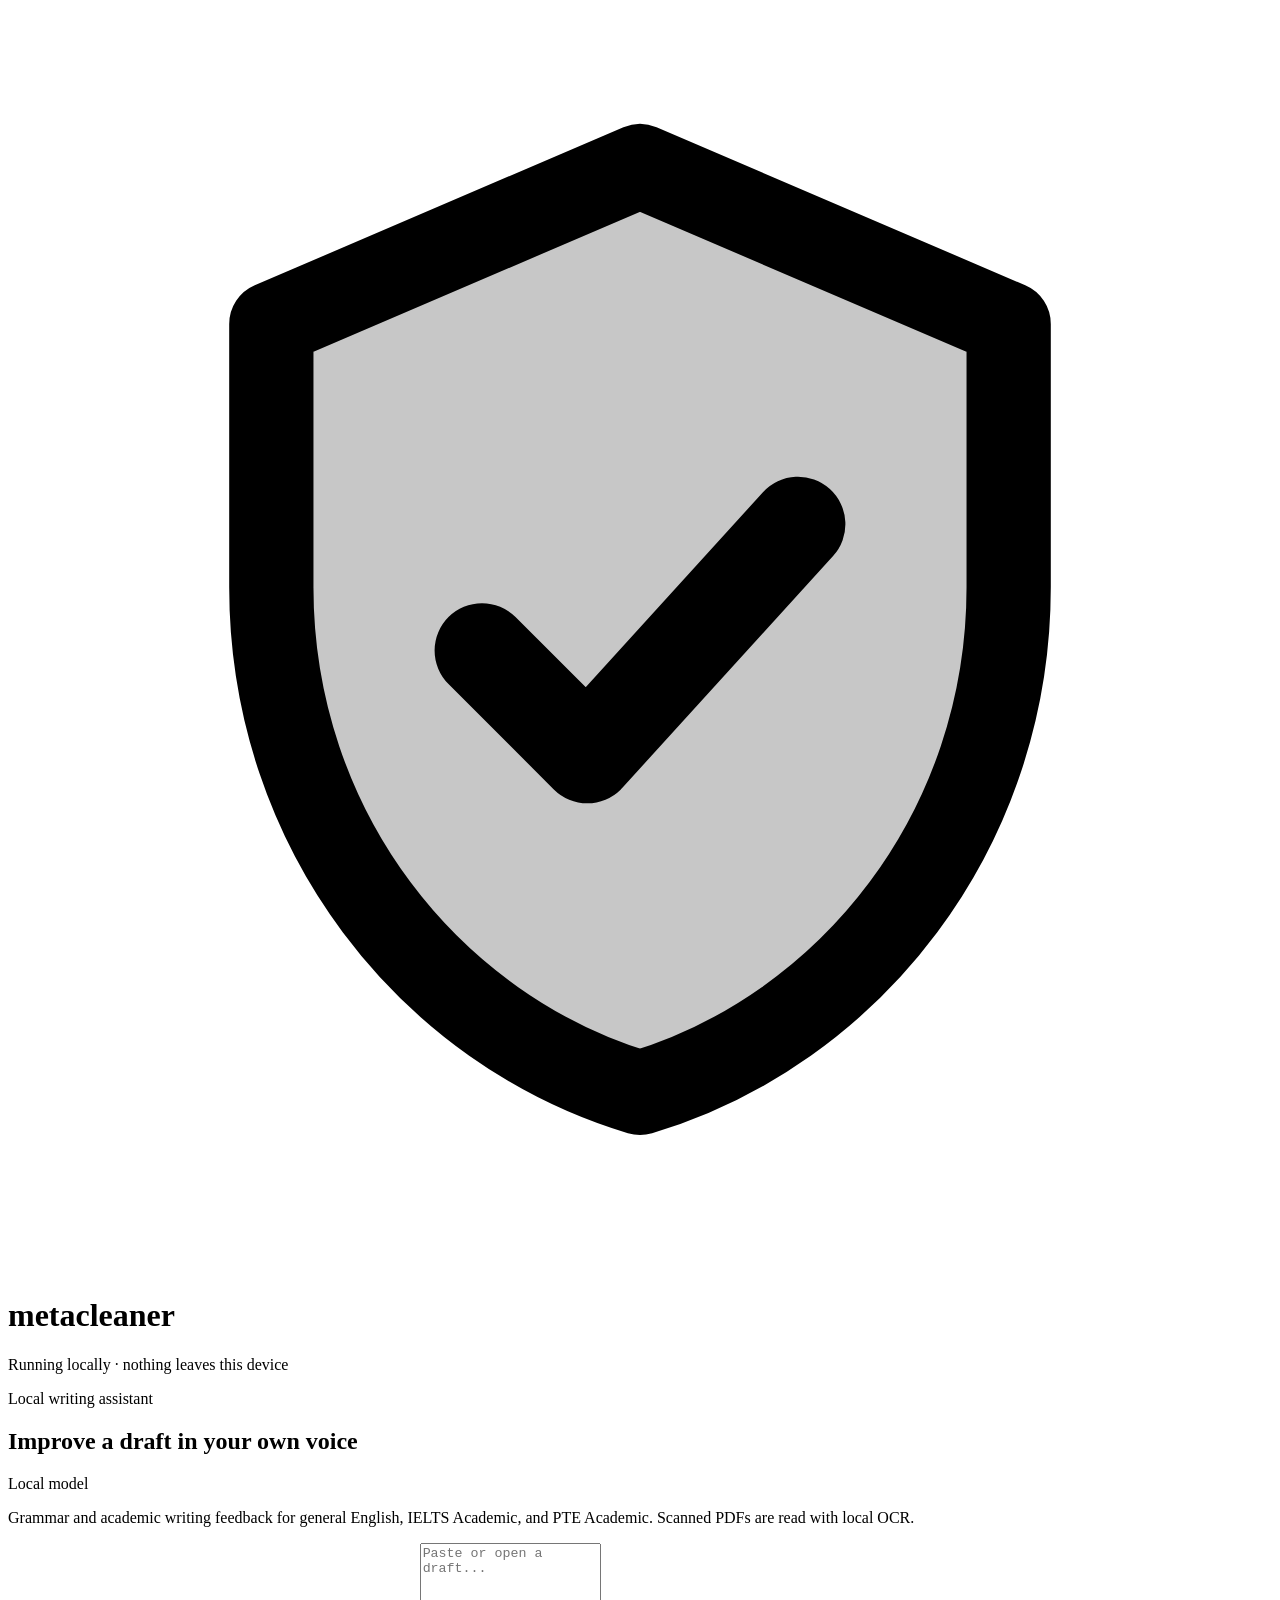
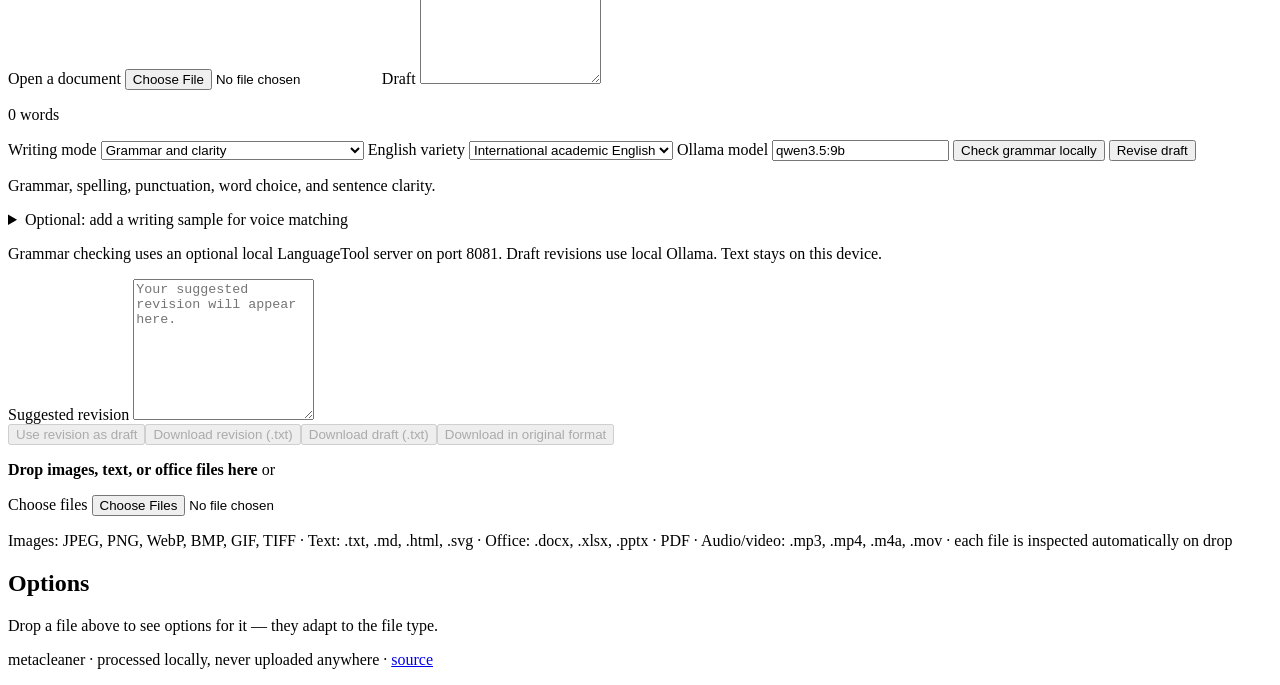
==== crates/metacleaner-cli/assets/index.html @ a2387a15 "Add academic writing tools and release builds" ====
<!doctype html>
<html lang="en">
<head>
<meta charset="utf-8">
<meta name="viewport" content="width=device-width, initial-scale=1">
<title>metacleaner</title>
<link rel="stylesheet" href="/style.css">
</head>
<body>
<header>
  <div class="brand">
    <span class="brand-mark" aria-hidden="true">
      <svg viewBox="0 0 24 24" fill="none" xmlns="http://www.w3.org/2000/svg">
        <path d="M12 3l7 3v5c0 4.6-3 8.4-7 9.6-4-1.2-7-5-7-9.6V6l7-3z" fill="currentColor" fill-opacity="0.22" stroke="currentColor" stroke-width="1.6" stroke-linejoin="round"/>
        <path d="M9 12.2l2 2 4-4.4" stroke="currentColor" stroke-width="1.8" stroke-linecap="round" stroke-linejoin="round"/>
      </svg>
    </span>
    <h1>metacleaner</h1>
  </div>
  <div class="header-note"><span class="dot" aria-hidden="true"></span> Running locally &middot; nothing leaves this device</div>
</header>

<main>
  <section class="writing-panel" aria-labelledby="writing-title">
    <div class="writing-heading">
      <div><p class="section-eyebrow">Local writing assistant</p><h2 id="writing-title">Improve a draft in your own voice</h2></div>
      <span class="local-badge">Local model</span>
    </div>
    <p class="option-help">Grammar and academic writing feedback for general English, IELTS Academic, and PTE Academic. Scanned PDFs are read with local OCR.</p>
    <label class="file-picker writing-picker">Open a document
      <input type="file" id="writing-file" accept=".txt,.md,.markdown,.docx,.pdf">
    </label>
    <label class="writing-label" for="writing-input">Draft</label>
    <textarea id="writing-input" class="writing-textarea" rows="9" placeholder="Paste or open a draft..."></textarea>
    <p id="word-count" class="option-help">0 words</p>
    <div class="writing-controls">
      <label>Writing mode
        <select id="writing-mode">
          <option value="general">Grammar and clarity</option>
          <option value="ielts_task1">IELTS Academic · Task 1</option>
          <option value="ielts_task2">IELTS Academic · Task 2</option>
          <option value="pte_essay">PTE Academic · Write Essay</option>
          <option value="pte_swt">PTE Academic · Summarize Written Text</option>
        </select>
      </label>
      <label>English variety
        <select id="writing-variety">
          <option value="international">International academic English</option>
          <option value="uk">British English</option>
          <option value="us">American English</option>
          <option value="au">Australian English</option>
          <option value="ca">Canadian English</option>
        </select>
      </label>
      <label id="target-level-field" hidden><span id="target-level-label">Practice target</span>
        <select id="target-level"></select>
      </label>
      <label>Ollama model
        <input id="writing-model" type="text" value="qwen3.5:9b" maxlength="100">
      </label>
      <button id="grammar-check-btn" class="secondary-btn" type="button">Check grammar locally</button>
      <button id="rewrite-btn" class="primary-btn" type="button">Revise draft</button>
    </div>
    <p id="mode-guidance" class="option-help">Grammar, spelling, punctuation, word choice, and sentence clarity.</p>
    <p id="exam-disclaimer" class="option-help" hidden>Practice target only. Feedback is not an official or predicted IELTS band or PTE score.</p>
    <label id="task-prompt-label" class="writing-label" for="task-prompt" hidden>Question or source passage</label>
    <textarea id="task-prompt" class="writing-textarea" rows="4" hidden placeholder="Paste the task question here. For PTE Summarize Written Text, paste the source passage here."></textarea>
    <p id="task-prompt-help" class="option-help" hidden>Paste the exact task question. For IELTS Academic Task 1, include the chart or diagram values in text form; the model must not invent data.</p>
    <details class="voice-details">
      <summary>Optional: add a writing sample for voice matching</summary>
      <textarea id="voice-sample" class="writing-textarea" rows="4" maxlength="4000" placeholder="A sample of your own writing. This is sent only to your local Ollama model."></textarea>
    </details>
    <p id="writing-status" class="option-help" role="status" aria-live="polite">Grammar checking uses an optional local LanguageTool server on port 8081. Draft revisions use local Ollama. Text stays on this device.</p>
    <label class="writing-label" for="writing-output">Suggested revision</label>
    <textarea id="writing-output" class="writing-textarea" rows="9" placeholder="Your suggested revision will appear here." readonly></textarea>
    <div id="writing-feedback" class="writing-feedback" hidden></div>
    <div class="writing-actions"><button id="use-revision" class="secondary-btn" type="button" disabled>Use revision as draft</button><button id="download-revision" class="secondary-btn" type="button" disabled>Download revision (.txt)</button><button id="download-draft" class="secondary-btn" type="button" disabled>Download draft (.txt)</button><button id="download-docx" class="secondary-btn" type="button" disabled>Download in original format</button></div>
  </section>

  <section id="drop-zone" class="drop-zone">
    <p><strong>Drop images, text, or office files here</strong> or</p>
    <label class="file-picker">
      Choose files
      <input type="file" id="file-input" multiple accept=".jpg,.jpeg,.png,.webp,.bmp,.gif,.tif,.tiff,.txt,.md,.markdown,.text,.html,.htm,.svg,.docx,.xlsx,.pptx,.pdf,.mp3,.mp4,.m4a,.m4v,.mov">
    </label>
    <p class="hint">Images: JPEG, PNG, WebP, BMP, GIF, TIFF &middot; Text: .txt, .md, .html, .svg &middot; Office: .docx, .xlsx, .pptx &middot; PDF &middot; Audio/video: .mp3, .mp4, .m4a, .mov &middot; each file is inspected automatically on drop</p>
    <p id="drop-confirm" class="drop-confirm" hidden></p>
  </section>

  <section id="options" class="options">
    <h2>Options</h2>
    <p id="no-files-note" class="option-help">Drop a file above to see options for it &mdash; they adapt to the file type.</p>
    <div class="options-simple">
      <div id="image-options" hidden>
        <label class="toggle-row">
          <input type="checkbox" id="opt-enhance">
          <span class="toggle-row-text">
            <strong>Enhance quality</strong>
            <span class="option-help">Sharpens detail and evens out contrast. Off by default &mdash; only changes pixels if you turn it on.</span>
          </span>
        </label>
        <label class="toggle-row">
          <span class="toggle-row-label-only">
            <strong>Upscale</strong>
            <span id="upscale-help" class="option-help">Enlarges the image using high-quality resampling &mdash; sharper resize, doesn't invent detail that wasn't captured.</span>
          </span>
          <select id="opt-upscale-mode">
            <option value="none">No upscale</option>
            <option value="classical-2">2&times; size (resize)</option>
            <option value="classical-4">4&times; size (resize)</option>
            <option value="ai-4">AI 4&times; (HD upscale)</option>
          </select>
        </label>
        <label class="toggle-row">
          <input type="checkbox" id="opt-fingerprint">
          <span class="toggle-row-text">
            <strong>Also scramble the digital fingerprint</strong>
            <span class="option-help">Adds invisible pixel noise so an old copy of this file can't be hash-matched back to your download. Optional &mdash; leave off for maximum quality.</span>
          </span>
        </label>

        <div id="noise-level-row" class="nested-option" hidden>
          <label for="opt-noise-level">How much noise?</label>
          <select id="opt-noise-level">
            <option value="light">Light &mdash; barely detectable</option>
            <option value="medium" selected>Medium &mdash; recommended</option>
            <option value="strong">Strong &mdash; more disruptive, still invisible to the eye</option>
          </select>
        </div>
      </div>

      <div id="text-options" hidden>
        <label class="toggle-row">
          <input type="checkbox" id="opt-strip-zwj">
          <span class="toggle-row-text">
            <strong>Also strip the zero-width joiner (U+200D)</strong>
            <span class="option-help">Off by default &mdash; it's legitimate and common (it's what joins emoji into family/profession sequences). Only turn this on if you specifically need to defeat a watermarking scheme that uses it.</span>
          </span>
        </label>
        <label class="toggle-row">
          <input type="checkbox" id="opt-normalize-typography">
          <span class="toggle-row-text">
            <strong>Normalize typography</strong>
            <span class="option-help">Off by default &mdash; changes ordinary rendered characters, not just hidden ones. Converts curly quotes to straight quotes, em/en-dashes to a plain hyphen, and non-breaking spaces to a regular space. These are genuine, common AI-tool typographic artifacts, so normalizing them doubles as removing a provenance signal.</span>
          </span>
        </label>
        <p class="option-help">Everything else invisible &mdash; zero-width spaces, bidi overrides, Unicode Tag block smuggling, variation-selector smuggling &mdash; is always stripped from text files. Markdown frontmatter keys (author, generator, etc.) and, for HTML files, identifying &lt;meta&gt; tags and comments are also always stripped.</p>
      </div>

      <div id="doc-options" hidden>
        <p class="option-help">Author, last-modified-by, company, manager, title, keywords, comments, and any custom tracking properties are always stripped from Office documents &mdash; nothing to configure. Document content is untouched.</p>
      </div>
    </div>

    <details id="advanced-details" class="advanced" hidden>
      <summary>Advanced settings</summary>
      <div class="options-grid">
        <label>Output format
          <select id="opt-format">
            <option value="">Keep original</option>
            <option value="jpeg">JPEG</option>
            <option value="png">PNG (lossless)</option>
            <option value="webp">WebP</option>
            <option value="bmp">BMP (large, uncompressed)</option>
            <option value="gif">GIF (256 colors &mdash; visible loss on photos)</option>
            <option value="tiff">TIFF</option>
          </select>
        </label>
        <label>JPEG quality <span class="option-help">Only applies when the output is a JPEG &mdash; ignored for PNG/WebP/BMP/GIF/TIFF. Higher = larger file, less compression loss.</span>
          <input type="range" id="opt-quality" min="50" max="100" value="95">
          <span id="opt-quality-val">95</span>
        </label>
      </div>
    </details>
  </section>

  <section id="file-list-section" class="file-list-section" hidden>
    <div class="file-list-header">
      <h2>Files <span id="file-count" class="file-count"></span></h2>
      <div class="file-list-actions">
        <button id="clear-all-btn" class="secondary-btn">Clear all</button>
        <button id="clean-all-btn" class="primary-btn">Clean &amp; download all</button>
      </div>
    </div>
    <div id="file-list" class="file-list"></div>
  </section>
</main>

<footer>
  <p>metacleaner &middot; processed locally, never uploaded anywhere &middot; <a href="https://github.com/siddhantbhattarai/metacleaner" target="_blank" rel="noopener">source</a></p>
</footer>

<script src="/app.js"></script>
</body>
</html>
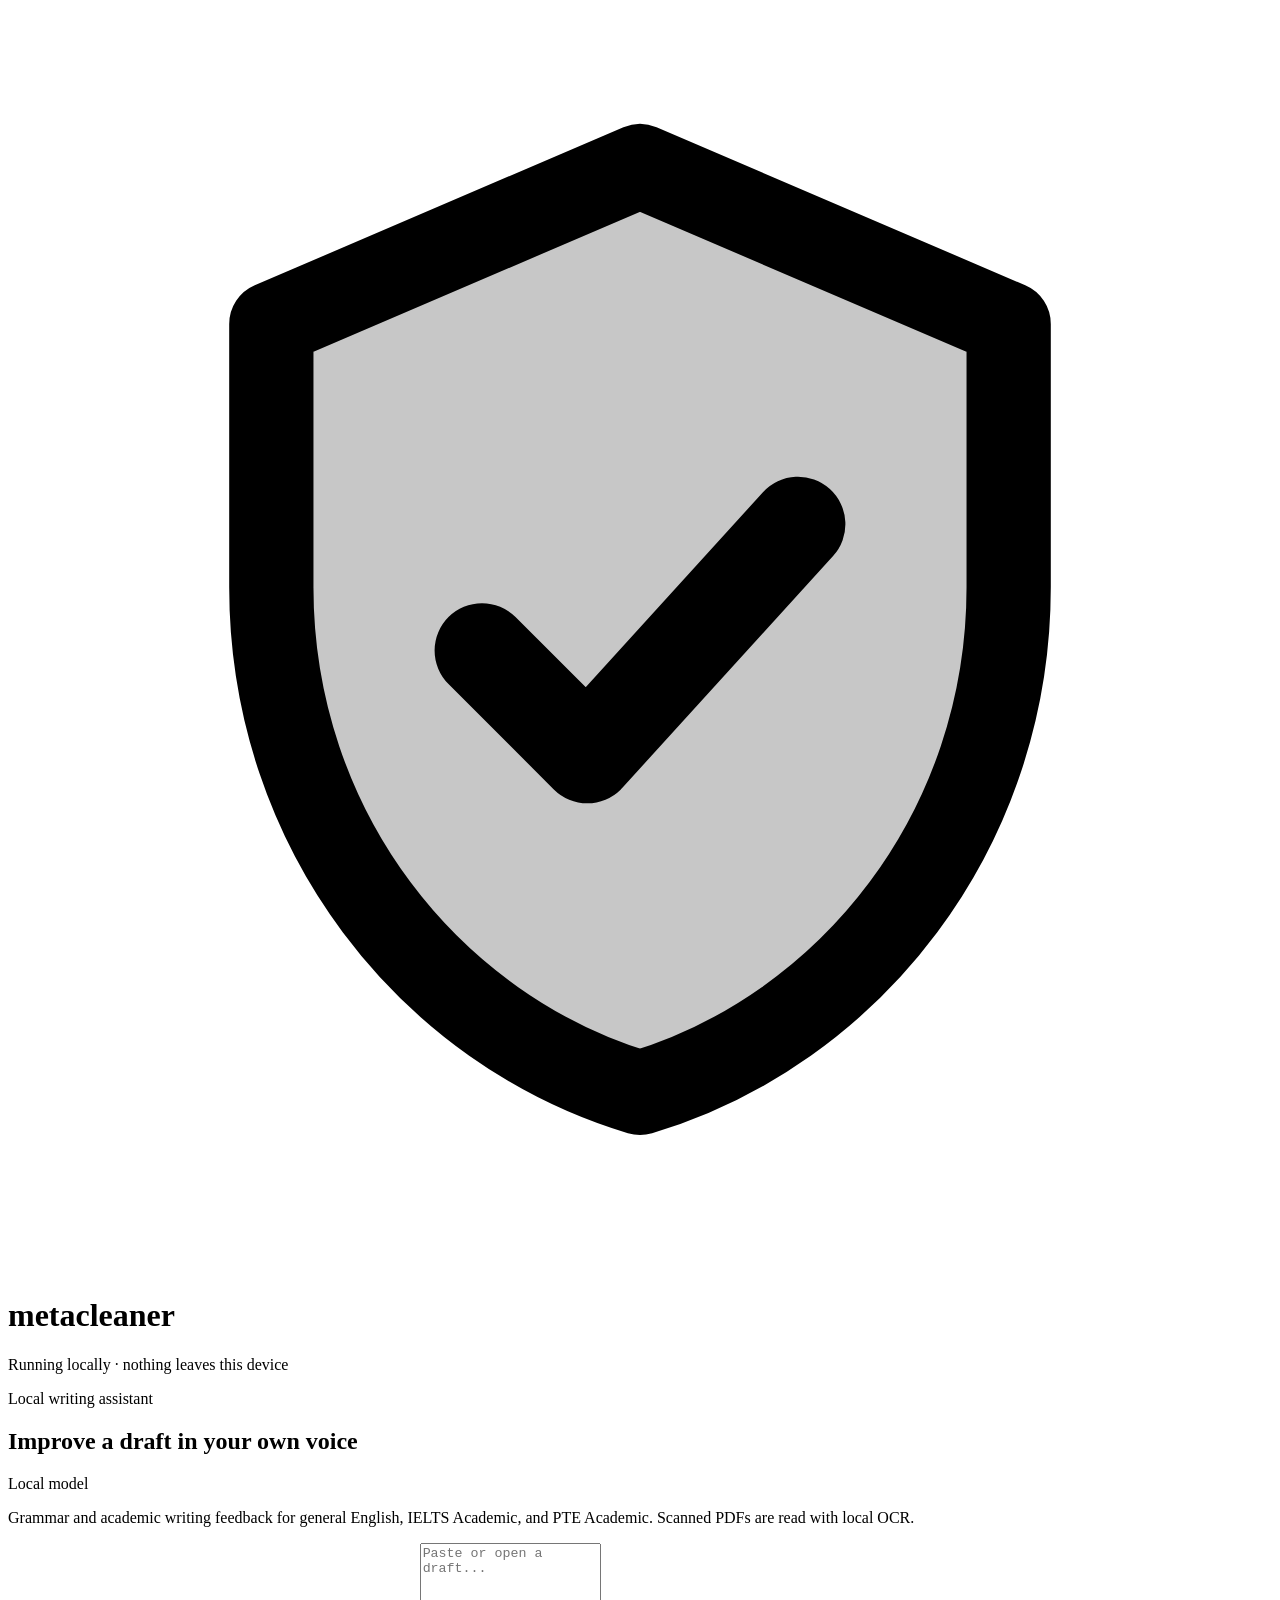
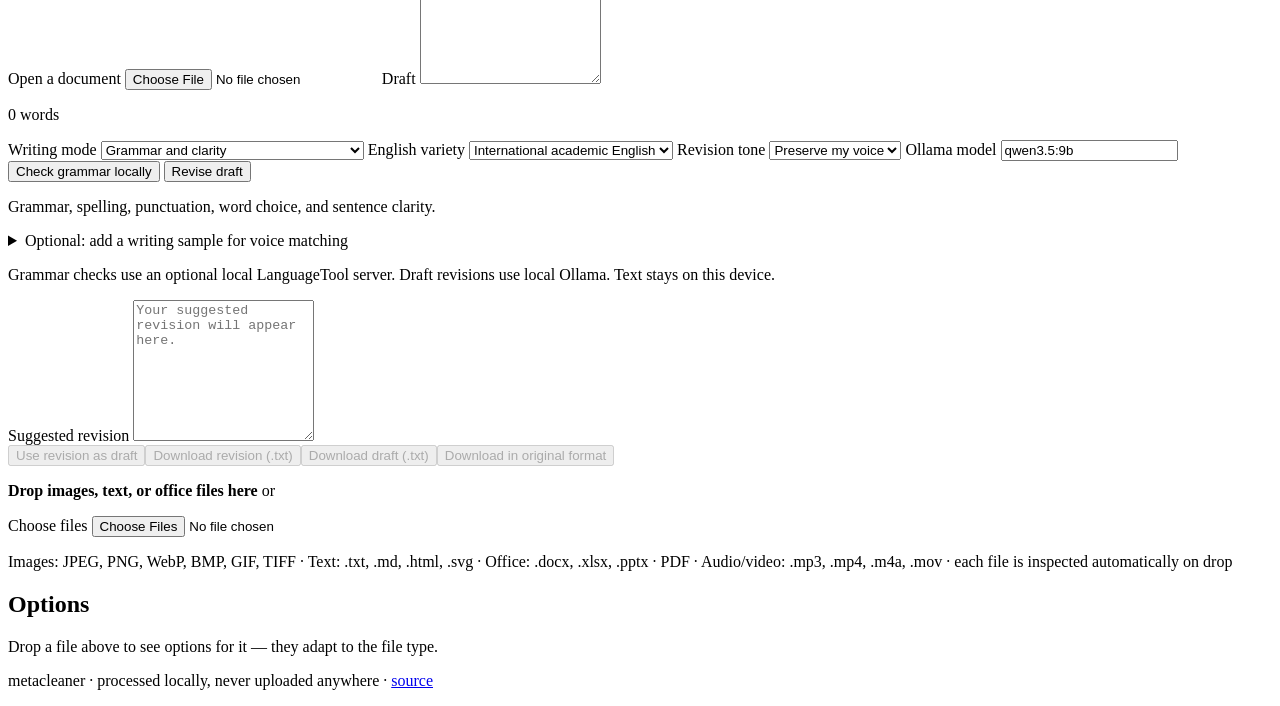
==== commit 222663c3: "Improve academic writing feedback" ====
--- a/crates/metacleaner-cli/assets/index.html
+++ b/crates/metacleaner-cli/assets/index.html
@@ -52,6 +52,15 @@
           <option value="ca">Canadian English</option>
         </select>
       </label>
+      <label>Revision tone
+        <select id="writing-tone">
+          <option value="preserve">Preserve my voice</option>
+          <option value="natural">Natural and direct</option>
+          <option value="formal">Formal academic</option>
+          <option value="concise">Concise</option>
+          <option value="confident">Confident</option>
+        </select>
+      </label>
       <label id="target-level-field" hidden><span id="target-level-label">Practice target</span>
         <select id="target-level"></select>
       </label>
@@ -70,7 +79,7 @@
       <summary>Optional: add a writing sample for voice matching</summary>
       <textarea id="voice-sample" class="writing-textarea" rows="4" maxlength="4000" placeholder="A sample of your own writing. This is sent only to your local Ollama model."></textarea>
     </details>
-    <p id="writing-status" class="option-help" role="status" aria-live="polite">Grammar checking uses an optional local LanguageTool server on port 8081. Draft revisions use local Ollama. Text stays on this device.</p>
+    <p id="writing-status" class="option-help" role="status" aria-live="polite">Grammar checks use an optional local LanguageTool server. Draft revisions use local Ollama. Text stays on this device.</p>
     <label class="writing-label" for="writing-output">Suggested revision</label>
     <textarea id="writing-output" class="writing-textarea" rows="9" placeholder="Your suggested revision will appear here." readonly></textarea>
     <div id="writing-feedback" class="writing-feedback" hidden></div>
